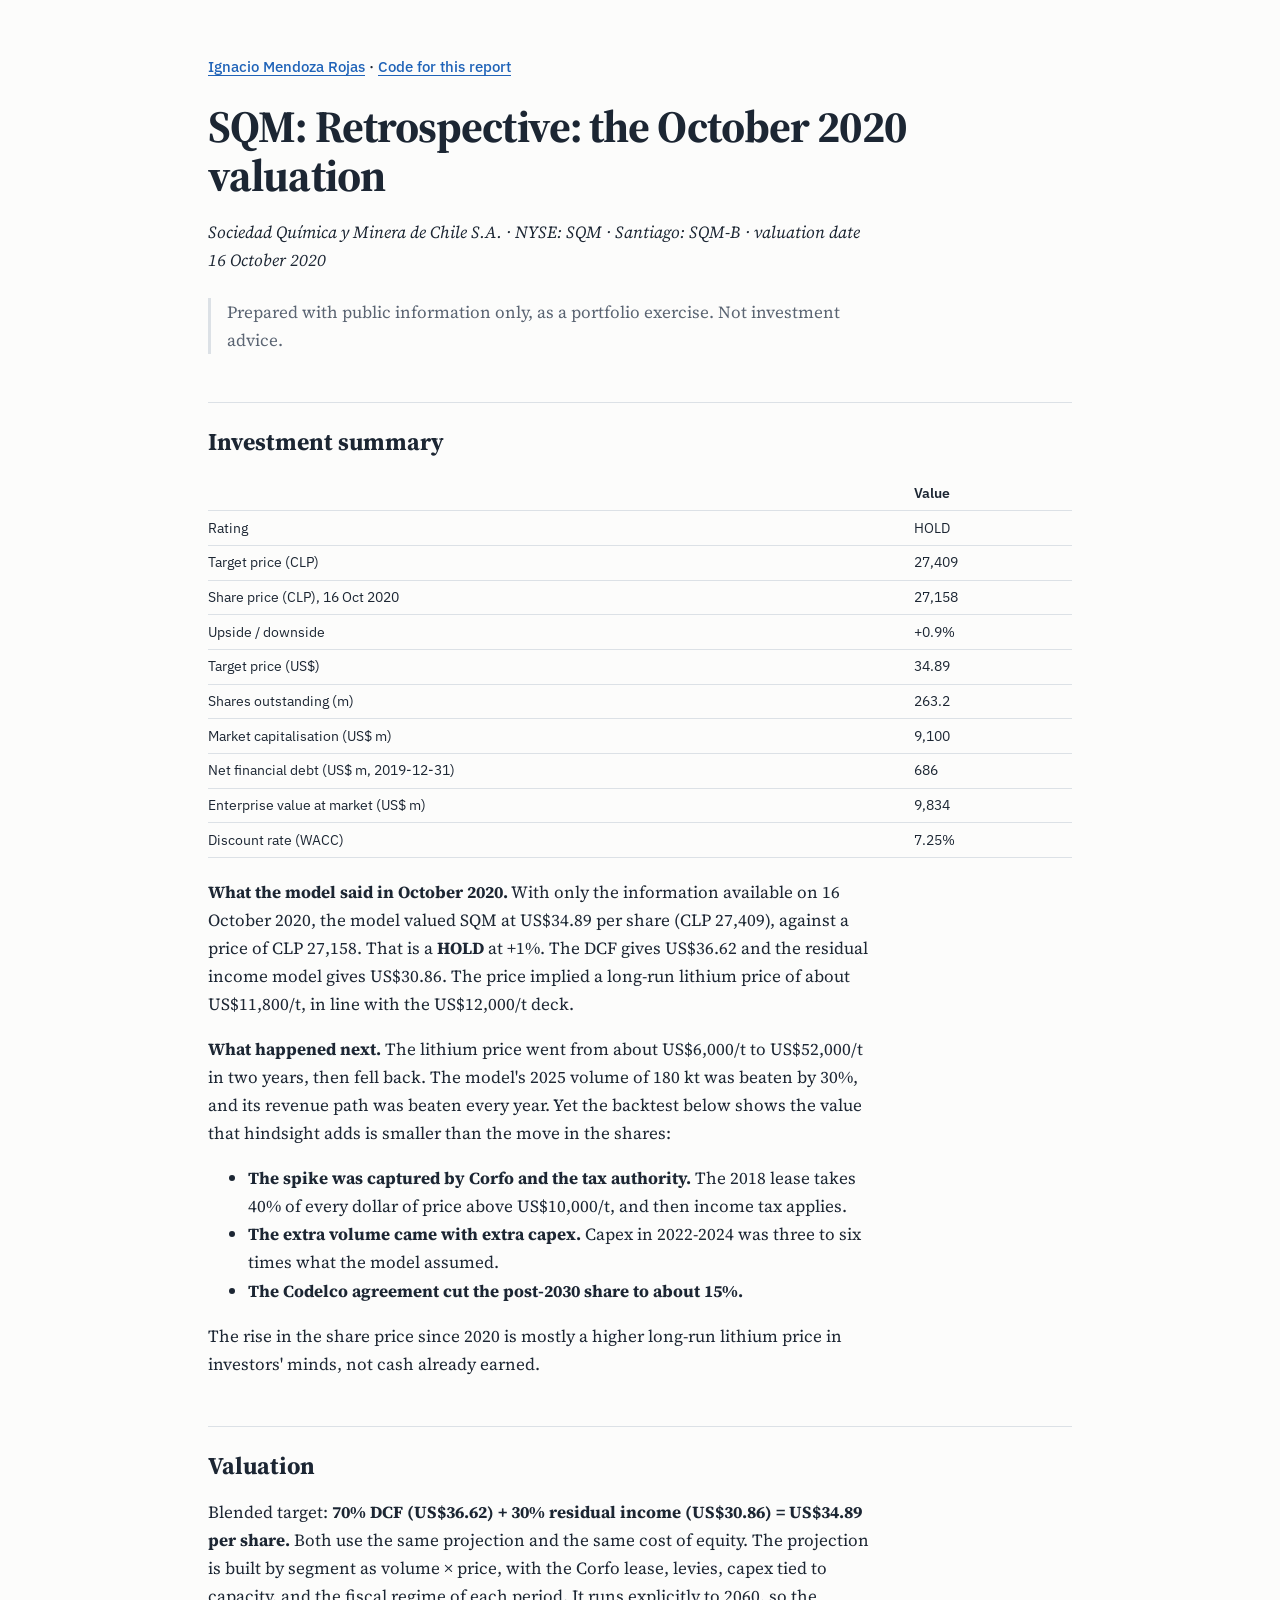
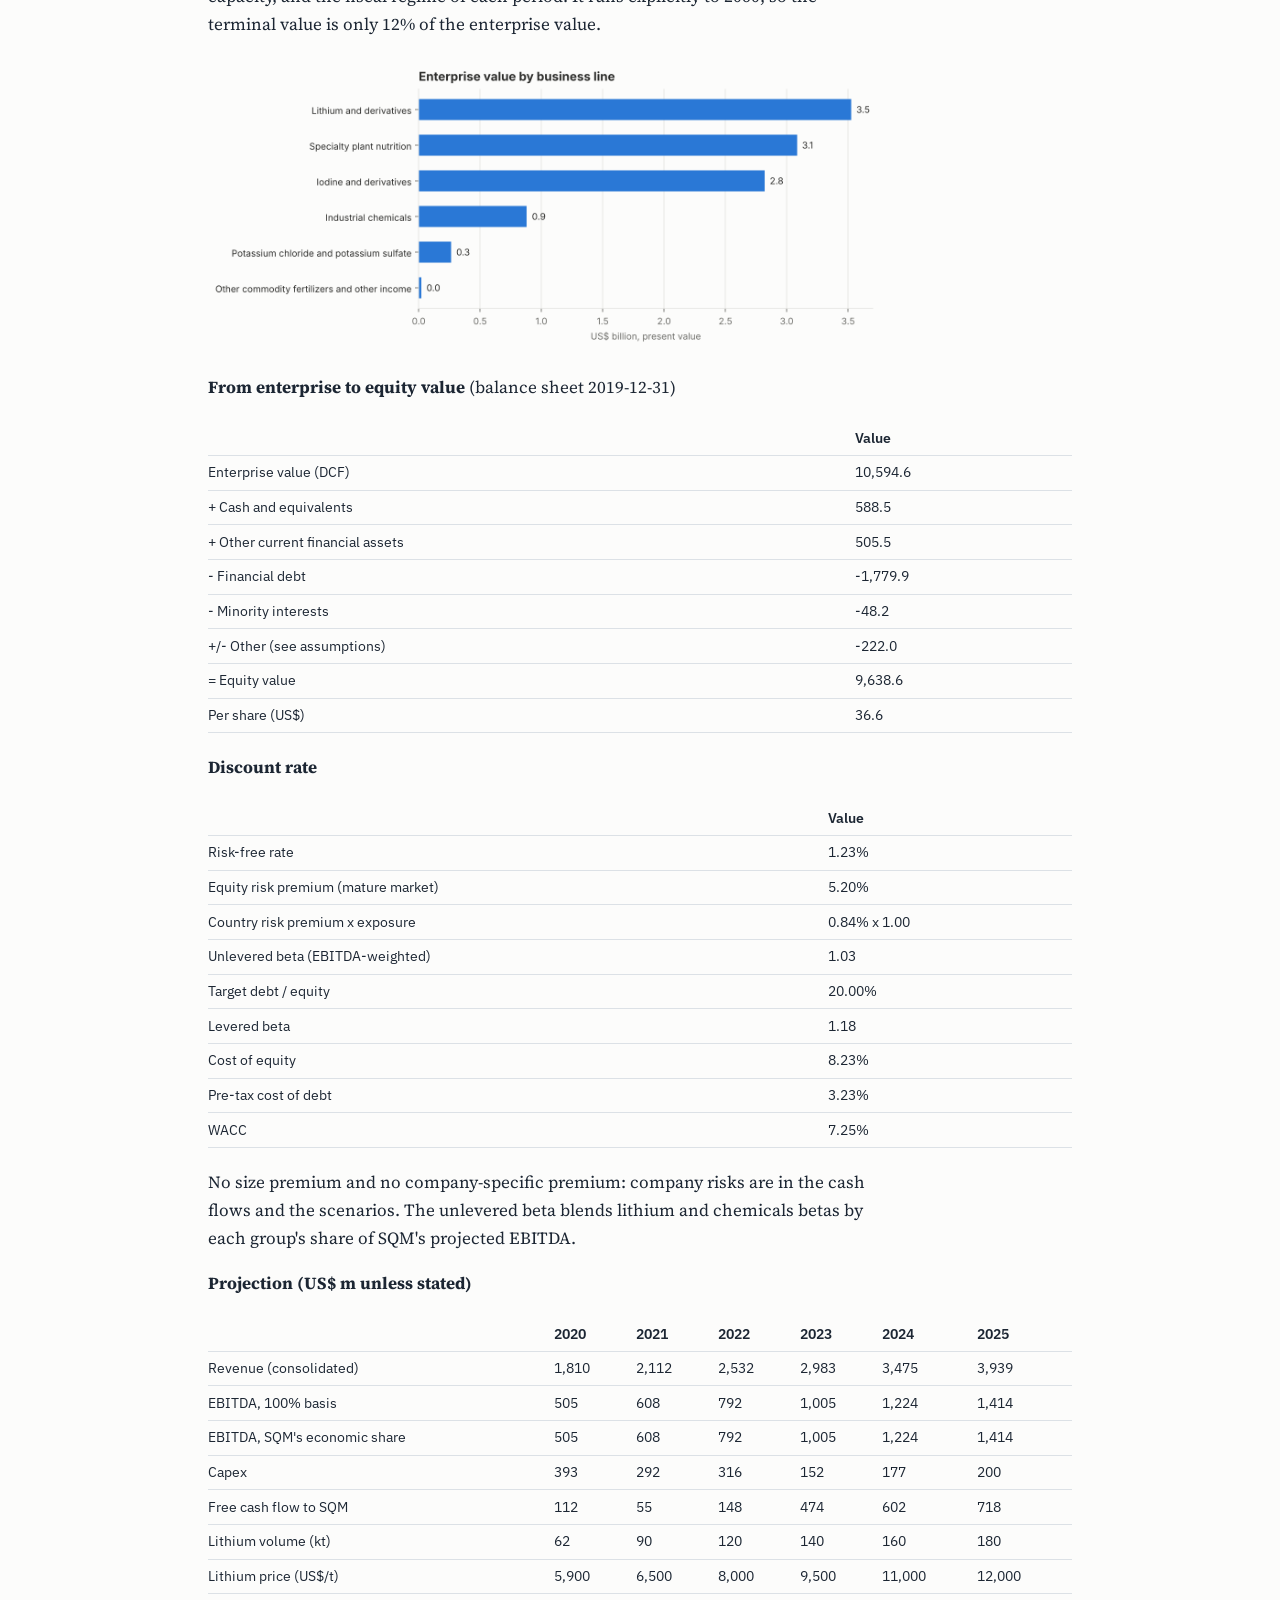
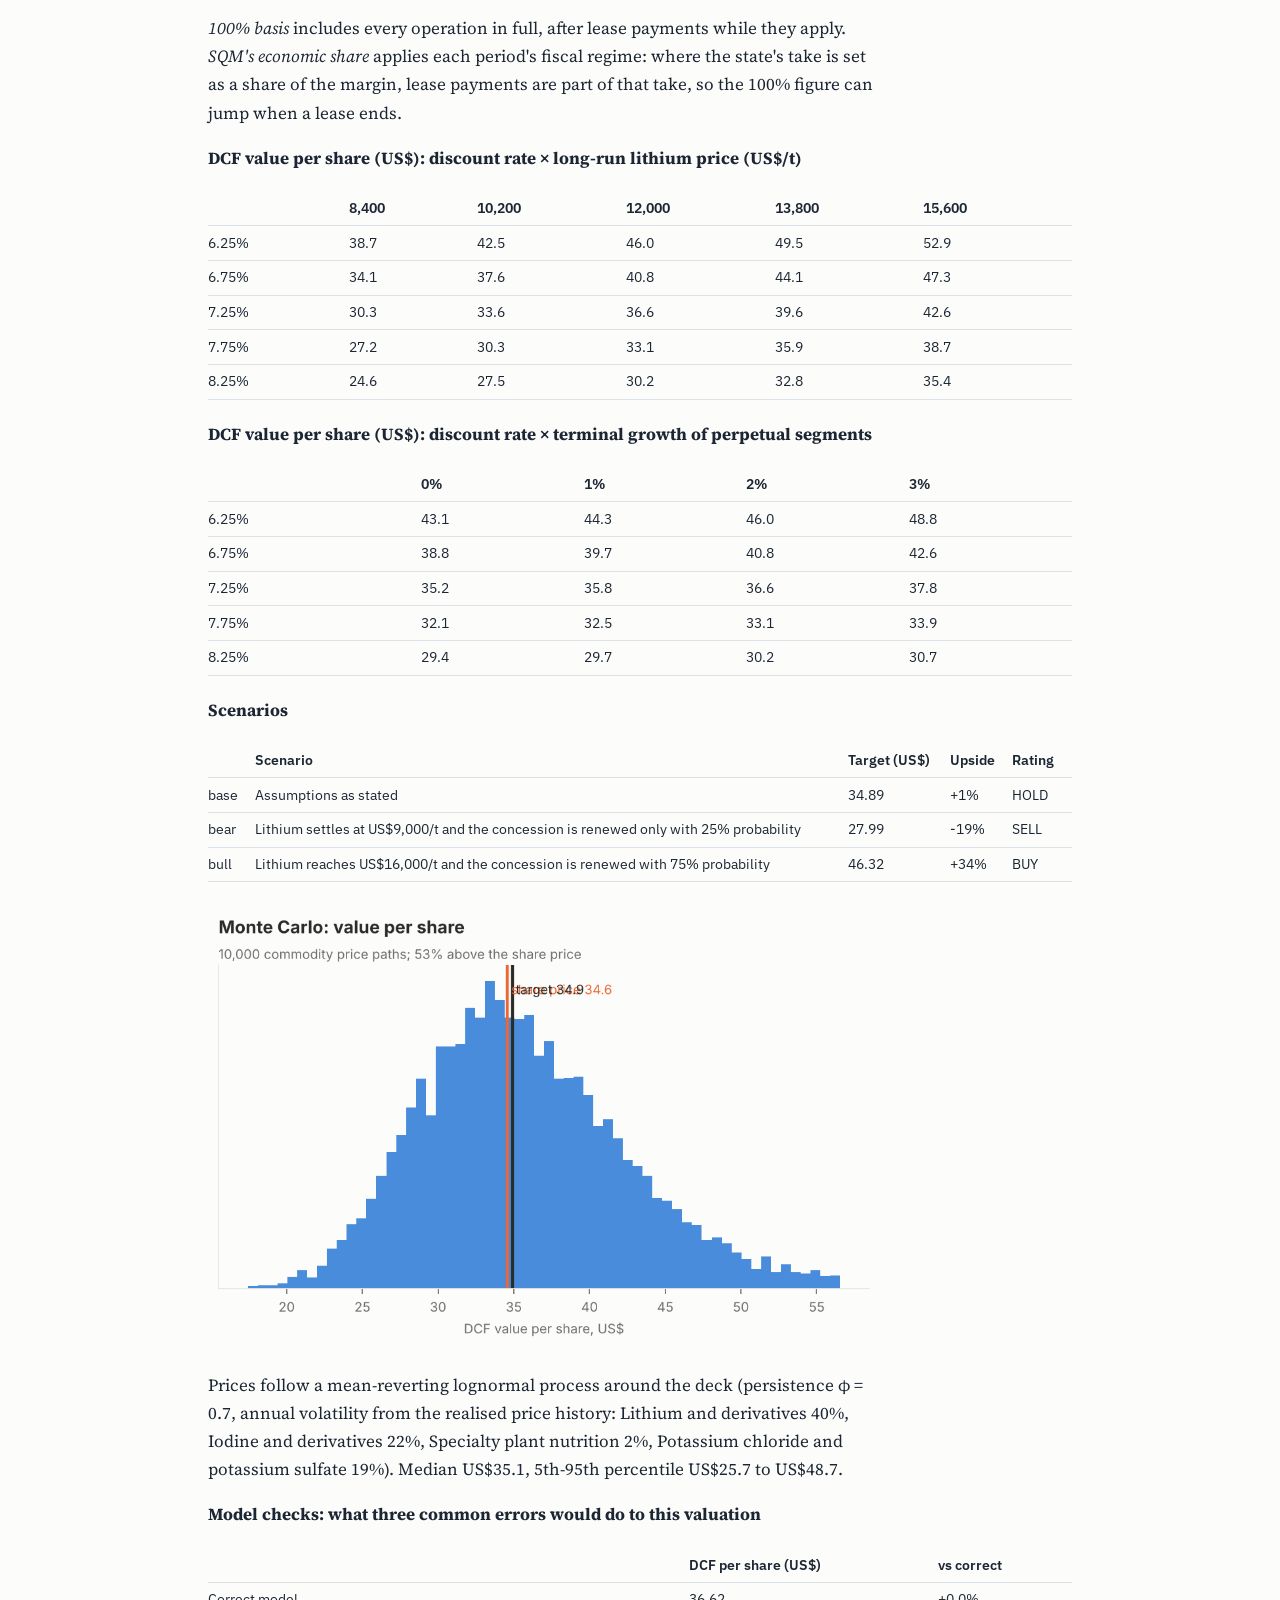
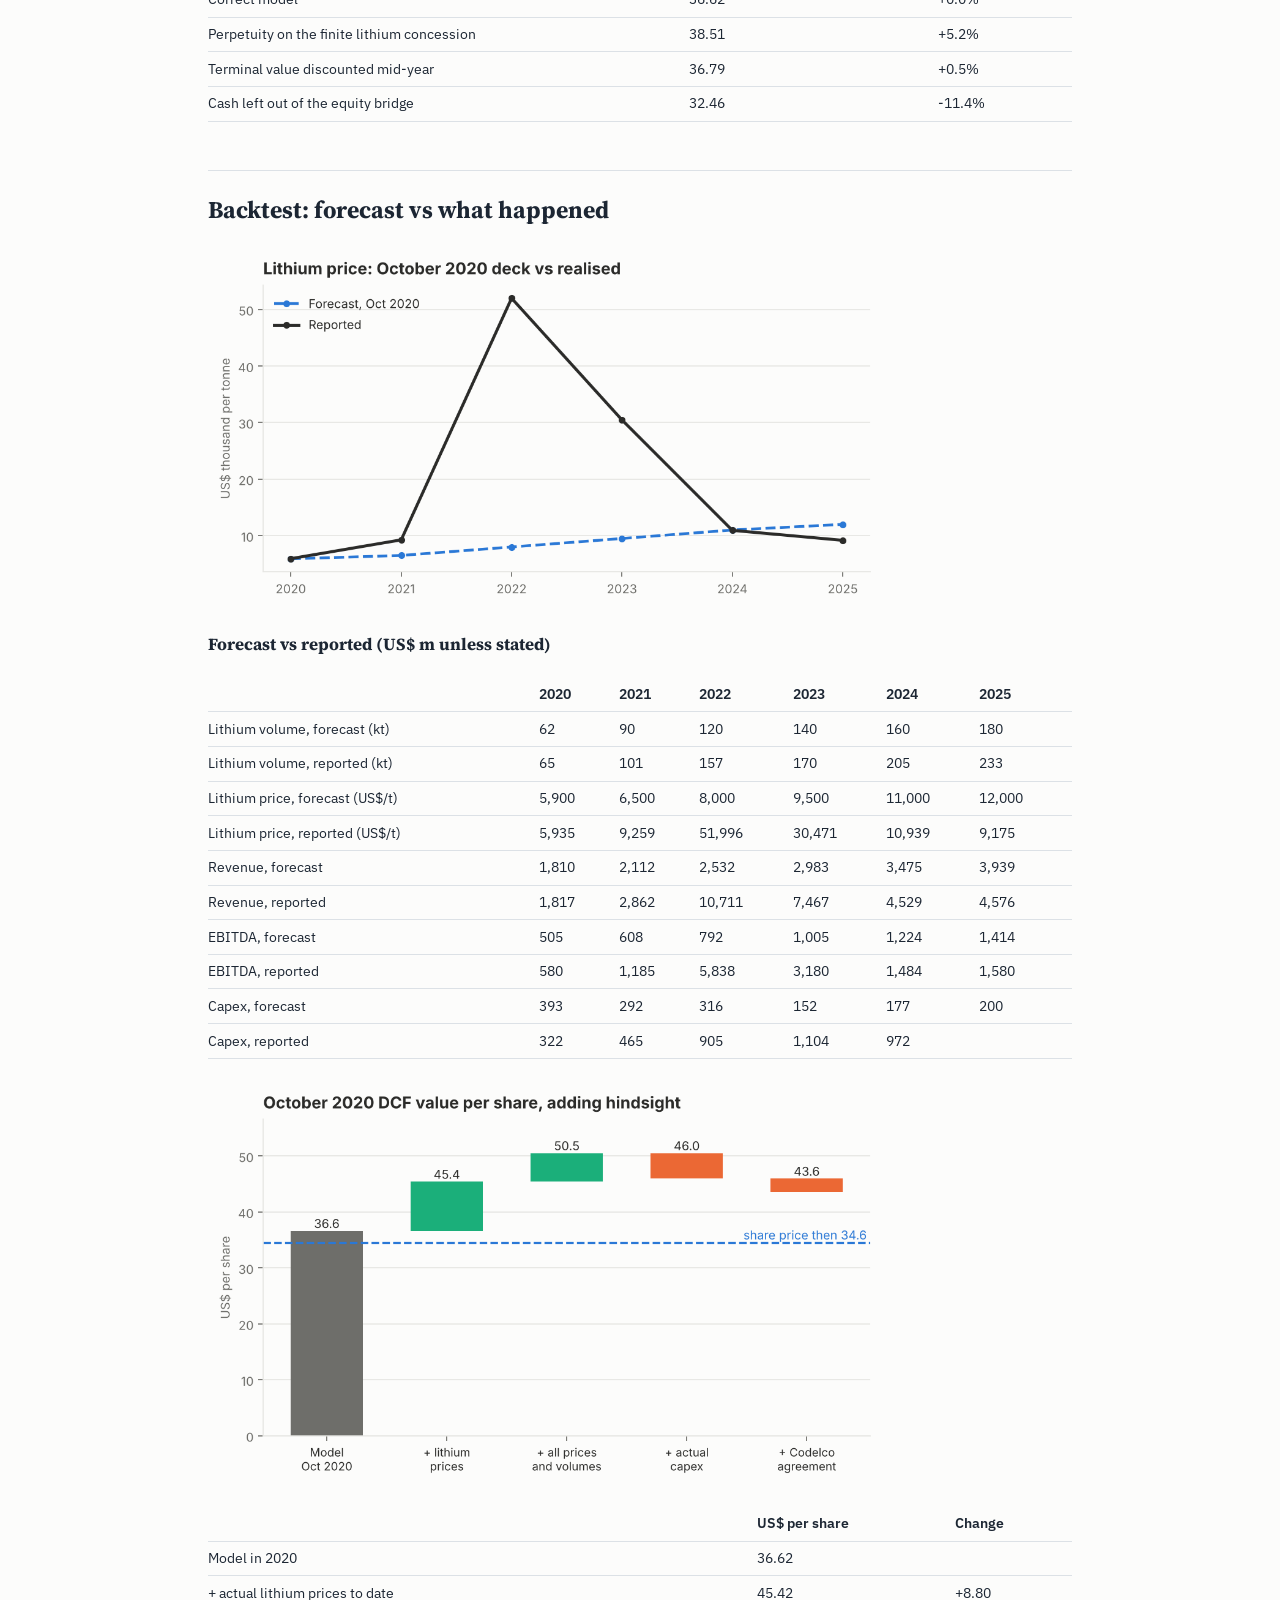
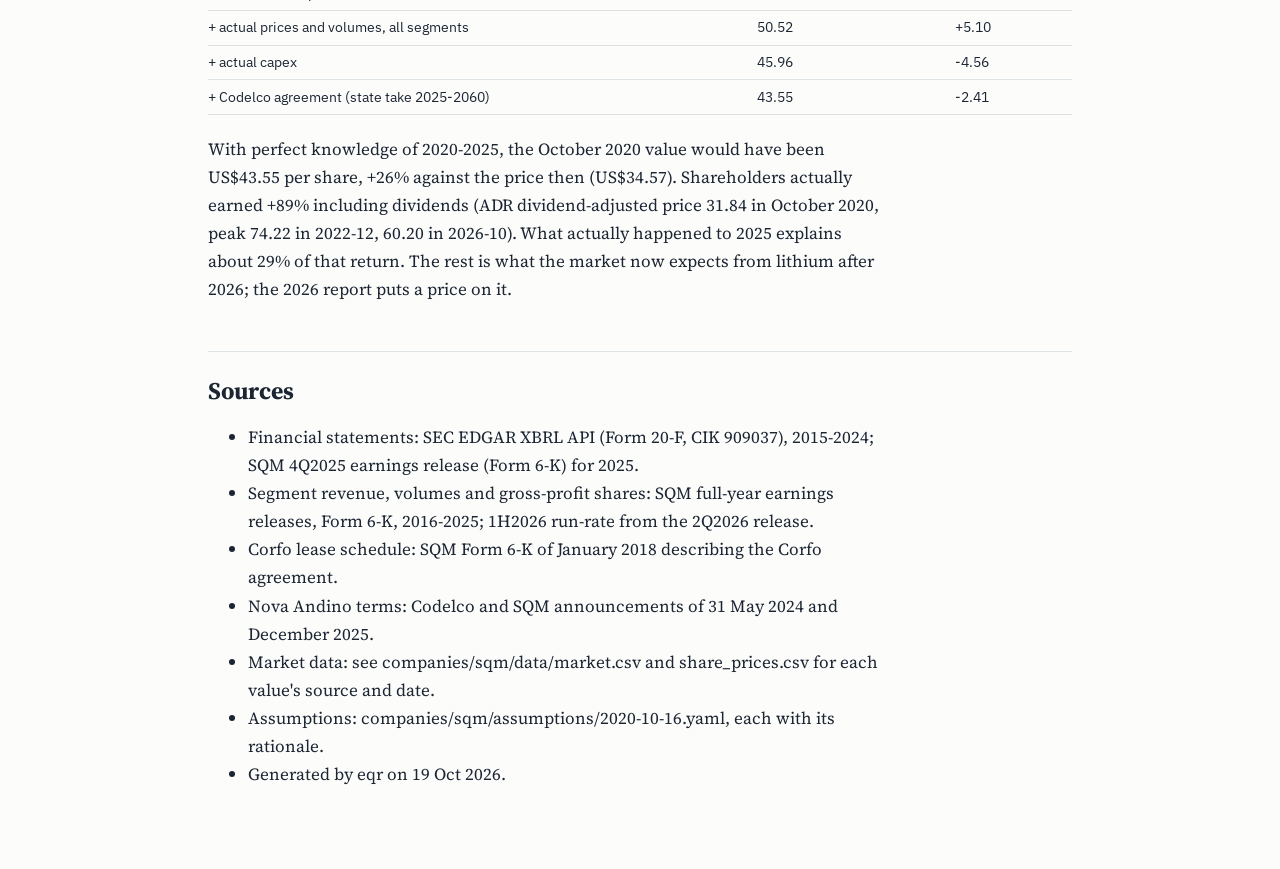
==== research/sqm/2020-10-16.html @ ad21f1b8 "Personal page: findings from public projects and SQM reports Co-Authored-By: Claude Opus 5.5 <norepl" ====
<!doctype html>
<html lang="en">
<head>
<meta charset="utf-8">
<meta name="viewport" content="width=device-width, initial-scale=1">
<title>SQM: Retrospective: the October 2020 valuation, 2020-10-16</title>
<meta name="description" content="SQM equity research report with valuation date 2020-10-16, built from public filings.">
<link rel="preconnect" href="https://fonts.googleapis.com">
<link rel="preconnect" href="https://fonts.gstatic.com" crossorigin>
<link href="https://fonts.googleapis.com/css2?family=IBM+Plex+Sans:wght@400;500;600&family=Source+Serif+4:opsz,wght@8..60,400;8..60,600&display=swap" rel="stylesheet">
<link rel="stylesheet" href="../../assets/style.css">
</head>
<body>
<main class="page report">
<p class="back"><a href="../../index.html">Ignacio Mendoza Rojas</a> · <a href="https://github.com/IgnacioMendozaRojas/equity-research-engine">Code for this report</a></p>
<h1>SQM: Retrospective: the October 2020 valuation</h1>
<p><em>Sociedad Química y Minera de Chile S.A. · NYSE: SQM · Santiago: SQM-B · valuation date 16 October 2020</em></p>
<blockquote>
<p>Prepared with public information only, as a portfolio exercise. Not investment advice.</p>
</blockquote>
<h2>Investment summary</h2>
<div class="table-wrap"><table>
<thead>
<tr>
<th></th>
<th>Value</th>
</tr>
</thead>
<tbody>
<tr>
<td>Rating</td>
<td>HOLD</td>
</tr>
<tr>
<td>Target price (CLP)</td>
<td>27,409</td>
</tr>
<tr>
<td>Share price (CLP), 16 Oct 2020</td>
<td>27,158</td>
</tr>
<tr>
<td>Upside / downside</td>
<td>+0.9%</td>
</tr>
<tr>
<td>Target price (US$)</td>
<td>34.89</td>
</tr>
<tr>
<td>Shares outstanding (m)</td>
<td>263.2</td>
</tr>
<tr>
<td>Market capitalisation (US$ m)</td>
<td>9,100</td>
</tr>
<tr>
<td>Net financial debt (US$ m, 2019-12-31)</td>
<td>686</td>
</tr>
<tr>
<td>Enterprise value at market (US$ m)</td>
<td>9,834</td>
</tr>
<tr>
<td>Discount rate (WACC)</td>
<td>7.25%</td>
</tr>
</tbody>
</table></div>
<p><strong>What the model said in October 2020.</strong> With only the information available on 16 October 2020, the model valued SQM at US$34.89 per share (CLP 27,409), against a price of CLP 27,158. That is a <strong>HOLD</strong> at +1%. The DCF gives US$36.62 and the residual income model gives US$30.86. The price implied a long-run lithium price of about US$11,800/t, in line with the US$12,000/t deck.</p>
<p><strong>What happened next.</strong> The lithium price went from about US$6,000/t to US$52,000/t in two years, then fell back. The model's 2025 volume of 180 kt was beaten by 30%, and its revenue path was beaten every year. Yet the backtest below shows the value that hindsight adds is smaller than the move in the shares:</p>
<ul>
<li><strong>The spike was captured by Corfo and the tax authority.</strong> The 2018 lease takes 40% of every dollar of price above US$10,000/t, and then income tax applies.</li>
<li><strong>The extra volume came with extra capex.</strong> Capex in 2022-2024 was three to six times what the model assumed.</li>
<li><strong>The Codelco agreement cut the post-2030 share to about 15%.</strong></li>
</ul>
<p>The rise in the share price since 2020 is mostly a higher long-run lithium price in investors' minds, not cash already earned.</p>
<h2>Valuation</h2>
<p>Blended target: <strong>70% DCF (US$36.62) + 30% residual income (US$30.86) = US$34.89 per share.</strong> Both use the same projection and the same cost of equity. The projection is built by segment as volume × price, with the Corfo lease, levies, capex tied to capacity, and the fiscal regime of each period. It runs explicitly to 2060, so the terminal value is only 12% of the enterprise value.</p>
<p><picture>
  <source media="(prefers-color-scheme: dark)" srcset="figures/value-by-segment-2020-10-16-dark.png">
  <img alt="Enterprise value by business line" src="figures/value-by-segment-2020-10-16-light.png">
</picture></p>
<p><strong>From enterprise to equity value</strong> (balance sheet 2019-12-31)</p>
<div class="table-wrap"><table>
<thead>
<tr>
<th></th>
<th>Value</th>
</tr>
</thead>
<tbody>
<tr>
<td>Enterprise value (DCF)</td>
<td>10,594.6</td>
</tr>
<tr>
<td>+ Cash and equivalents</td>
<td>588.5</td>
</tr>
<tr>
<td>+ Other current financial assets</td>
<td>505.5</td>
</tr>
<tr>
<td>- Financial debt</td>
<td>-1,779.9</td>
</tr>
<tr>
<td>- Minority interests</td>
<td>-48.2</td>
</tr>
<tr>
<td>+/- Other (see assumptions)</td>
<td>-222.0</td>
</tr>
<tr>
<td>= Equity value</td>
<td>9,638.6</td>
</tr>
<tr>
<td>Per share (US$)</td>
<td>36.6</td>
</tr>
</tbody>
</table></div>
<p><strong>Discount rate</strong></p>
<div class="table-wrap"><table>
<thead>
<tr>
<th></th>
<th>Value</th>
</tr>
</thead>
<tbody>
<tr>
<td>Risk-free rate</td>
<td>1.23%</td>
</tr>
<tr>
<td>Equity risk premium (mature market)</td>
<td>5.20%</td>
</tr>
<tr>
<td>Country risk premium x exposure</td>
<td>0.84% x 1.00</td>
</tr>
<tr>
<td>Unlevered beta (EBITDA-weighted)</td>
<td>1.03</td>
</tr>
<tr>
<td>Target debt / equity</td>
<td>20.00%</td>
</tr>
<tr>
<td>Levered beta</td>
<td>1.18</td>
</tr>
<tr>
<td>Cost of equity</td>
<td>8.23%</td>
</tr>
<tr>
<td>Pre-tax cost of debt</td>
<td>3.23%</td>
</tr>
<tr>
<td>WACC</td>
<td>7.25%</td>
</tr>
</tbody>
</table></div>
<p>No size premium and no company-specific premium: company risks are in the cash flows and the scenarios. The unlevered beta blends lithium and chemicals betas by each group's share of SQM's projected EBITDA.</p>
<p><strong>Projection (US$ m unless stated)</strong></p>
<div class="table-wrap"><table>
<thead>
<tr>
<th></th>
<th>2020</th>
<th>2021</th>
<th>2022</th>
<th>2023</th>
<th>2024</th>
<th>2025</th>
</tr>
</thead>
<tbody>
<tr>
<td>Revenue (consolidated)</td>
<td>1,810</td>
<td>2,112</td>
<td>2,532</td>
<td>2,983</td>
<td>3,475</td>
<td>3,939</td>
</tr>
<tr>
<td>EBITDA, 100% basis</td>
<td>505</td>
<td>608</td>
<td>792</td>
<td>1,005</td>
<td>1,224</td>
<td>1,414</td>
</tr>
<tr>
<td>EBITDA, SQM's economic share</td>
<td>505</td>
<td>608</td>
<td>792</td>
<td>1,005</td>
<td>1,224</td>
<td>1,414</td>
</tr>
<tr>
<td>Capex</td>
<td>393</td>
<td>292</td>
<td>316</td>
<td>152</td>
<td>177</td>
<td>200</td>
</tr>
<tr>
<td>Free cash flow to SQM</td>
<td>112</td>
<td>55</td>
<td>148</td>
<td>474</td>
<td>602</td>
<td>718</td>
</tr>
<tr>
<td>Lithium volume (kt)</td>
<td>62</td>
<td>90</td>
<td>120</td>
<td>140</td>
<td>160</td>
<td>180</td>
</tr>
<tr>
<td>Lithium price (US$/t)</td>
<td>5,900</td>
<td>6,500</td>
<td>8,000</td>
<td>9,500</td>
<td>11,000</td>
<td>12,000</td>
</tr>
</tbody>
</table></div>
<p><em>100% basis</em> includes every operation in full, after lease payments while they apply. <em>SQM's economic share</em> applies each period's fiscal regime: where the state's take is set as a share of the margin, lease payments are part of that take, so the 100% figure can jump when a lease ends.</p>
<p><strong>DCF value per share (US$): discount rate × long-run lithium price (US$/t)</strong></p>
<div class="table-wrap"><table>
<thead>
<tr>
<th></th>
<th>8,400</th>
<th>10,200</th>
<th>12,000</th>
<th>13,800</th>
<th>15,600</th>
</tr>
</thead>
<tbody>
<tr>
<td>6.25%</td>
<td>38.7</td>
<td>42.5</td>
<td>46.0</td>
<td>49.5</td>
<td>52.9</td>
</tr>
<tr>
<td>6.75%</td>
<td>34.1</td>
<td>37.6</td>
<td>40.8</td>
<td>44.1</td>
<td>47.3</td>
</tr>
<tr>
<td>7.25%</td>
<td>30.3</td>
<td>33.6</td>
<td>36.6</td>
<td>39.6</td>
<td>42.6</td>
</tr>
<tr>
<td>7.75%</td>
<td>27.2</td>
<td>30.3</td>
<td>33.1</td>
<td>35.9</td>
<td>38.7</td>
</tr>
<tr>
<td>8.25%</td>
<td>24.6</td>
<td>27.5</td>
<td>30.2</td>
<td>32.8</td>
<td>35.4</td>
</tr>
</tbody>
</table></div>
<p><strong>DCF value per share (US$): discount rate × terminal growth of perpetual segments</strong></p>
<div class="table-wrap"><table>
<thead>
<tr>
<th></th>
<th>0%</th>
<th>1%</th>
<th>2%</th>
<th>3%</th>
</tr>
</thead>
<tbody>
<tr>
<td>6.25%</td>
<td>43.1</td>
<td>44.3</td>
<td>46.0</td>
<td>48.8</td>
</tr>
<tr>
<td>6.75%</td>
<td>38.8</td>
<td>39.7</td>
<td>40.8</td>
<td>42.6</td>
</tr>
<tr>
<td>7.25%</td>
<td>35.2</td>
<td>35.8</td>
<td>36.6</td>
<td>37.8</td>
</tr>
<tr>
<td>7.75%</td>
<td>32.1</td>
<td>32.5</td>
<td>33.1</td>
<td>33.9</td>
</tr>
<tr>
<td>8.25%</td>
<td>29.4</td>
<td>29.7</td>
<td>30.2</td>
<td>30.7</td>
</tr>
</tbody>
</table></div>
<p><strong>Scenarios</strong></p>
<div class="table-wrap"><table>
<thead>
<tr>
<th></th>
<th>Scenario</th>
<th>Target (US$)</th>
<th>Upside</th>
<th>Rating</th>
</tr>
</thead>
<tbody>
<tr>
<td>base</td>
<td>Assumptions as stated</td>
<td>34.89</td>
<td>+1%</td>
<td>HOLD</td>
</tr>
<tr>
<td>bear</td>
<td>Lithium settles at US$9,000/t and the concession is renewed only with 25% probability</td>
<td>27.99</td>
<td>-19%</td>
<td>SELL</td>
</tr>
<tr>
<td>bull</td>
<td>Lithium reaches US$16,000/t and the concession is renewed with 75% probability</td>
<td>46.32</td>
<td>+34%</td>
<td>BUY</td>
</tr>
</tbody>
</table></div>
<p><picture>
  <source media="(prefers-color-scheme: dark)" srcset="figures/montecarlo-2020-10-16-dark.png">
  <img alt="Monte Carlo distribution" src="figures/montecarlo-2020-10-16-light.png">
</picture></p>
<p>Prices follow a mean-reverting lognormal process around the deck (persistence φ = 0.7, annual volatility from the realised price history: Lithium and derivatives 40%, Iodine and derivatives 22%, Specialty plant nutrition 2%, Potassium chloride and potassium sulfate 19%). Median US$35.1, 5th-95th percentile US$25.7 to US$48.7.</p>
<p><strong>Model checks: what three common errors would do to this valuation</strong></p>
<div class="table-wrap"><table>
<thead>
<tr>
<th></th>
<th>DCF per share (US$)</th>
<th>vs correct</th>
</tr>
</thead>
<tbody>
<tr>
<td>Correct model</td>
<td>36.62</td>
<td>+0.0%</td>
</tr>
<tr>
<td>Perpetuity on the finite lithium concession</td>
<td>38.51</td>
<td>+5.2%</td>
</tr>
<tr>
<td>Terminal value discounted mid-year</td>
<td>36.79</td>
<td>+0.5%</td>
</tr>
<tr>
<td>Cash left out of the equity bridge</td>
<td>32.46</td>
<td>-11.4%</td>
</tr>
</tbody>
</table></div>
<h2>Backtest: forecast vs what happened</h2>
<p><picture>
  <source media="(prefers-color-scheme: dark)" srcset="figures/backtest-lithium-price-dark.png">
  <img alt="Lithium price forecast vs realised" src="figures/backtest-lithium-price-light.png">
</picture></p>
<p><strong>Forecast vs reported (US$ m unless stated)</strong></p>
<div class="table-wrap"><table>
<thead>
<tr>
<th></th>
<th>2020</th>
<th>2021</th>
<th>2022</th>
<th>2023</th>
<th>2024</th>
<th>2025</th>
</tr>
</thead>
<tbody>
<tr>
<td>Lithium volume, forecast (kt)</td>
<td>62</td>
<td>90</td>
<td>120</td>
<td>140</td>
<td>160</td>
<td>180</td>
</tr>
<tr>
<td>Lithium volume, reported (kt)</td>
<td>65</td>
<td>101</td>
<td>157</td>
<td>170</td>
<td>205</td>
<td>233</td>
</tr>
<tr>
<td>Lithium price, forecast (US$/t)</td>
<td>5,900</td>
<td>6,500</td>
<td>8,000</td>
<td>9,500</td>
<td>11,000</td>
<td>12,000</td>
</tr>
<tr>
<td>Lithium price, reported (US$/t)</td>
<td>5,935</td>
<td>9,259</td>
<td>51,996</td>
<td>30,471</td>
<td>10,939</td>
<td>9,175</td>
</tr>
<tr>
<td>Revenue, forecast</td>
<td>1,810</td>
<td>2,112</td>
<td>2,532</td>
<td>2,983</td>
<td>3,475</td>
<td>3,939</td>
</tr>
<tr>
<td>Revenue, reported</td>
<td>1,817</td>
<td>2,862</td>
<td>10,711</td>
<td>7,467</td>
<td>4,529</td>
<td>4,576</td>
</tr>
<tr>
<td>EBITDA, forecast</td>
<td>505</td>
<td>608</td>
<td>792</td>
<td>1,005</td>
<td>1,224</td>
<td>1,414</td>
</tr>
<tr>
<td>EBITDA, reported</td>
<td>580</td>
<td>1,185</td>
<td>5,838</td>
<td>3,180</td>
<td>1,484</td>
<td>1,580</td>
</tr>
<tr>
<td>Capex, forecast</td>
<td>393</td>
<td>292</td>
<td>316</td>
<td>152</td>
<td>177</td>
<td>200</td>
</tr>
<tr>
<td>Capex, reported</td>
<td>322</td>
<td>465</td>
<td>905</td>
<td>1,104</td>
<td>972</td>
<td></td>
</tr>
</tbody>
</table></div>
<p><picture>
  <source media="(prefers-color-scheme: dark)" srcset="figures/backtest-value-walk-dark.png">
  <img alt="Value walk from the 2020 model to hindsight" src="figures/backtest-value-walk-light.png">
</picture></p>
<div class="table-wrap"><table>
<thead>
<tr>
<th></th>
<th>US$ per share</th>
<th>Change</th>
</tr>
</thead>
<tbody>
<tr>
<td>Model in 2020</td>
<td>36.62</td>
<td></td>
</tr>
<tr>
<td>+ actual lithium prices to date</td>
<td>45.42</td>
<td>+8.80</td>
</tr>
<tr>
<td>+ actual prices and volumes, all segments</td>
<td>50.52</td>
<td>+5.10</td>
</tr>
<tr>
<td>+ actual capex</td>
<td>45.96</td>
<td>-4.56</td>
</tr>
<tr>
<td>+ Codelco agreement (state take 2025-2060)</td>
<td>43.55</td>
<td>-2.41</td>
</tr>
</tbody>
</table></div>
<p>With perfect knowledge of 2020-2025, the October 2020 value would have been US$43.55 per share, +26% against the price then (US$34.57). Shareholders actually earned +89% including dividends (ADR dividend-adjusted price 31.84 in October 2020, peak 74.22 in 2022-12, 60.20 in 2026-10). What actually happened to 2025 explains about 29% of that return. The rest is what the market now expects from lithium after 2026; the 2026 report puts a price on it.</p>
<h2>Sources</h2>
<ul>
<li>Financial statements: SEC EDGAR XBRL API (Form 20-F, CIK 909037), 2015-2024; SQM 4Q2025 earnings release (Form 6-K) for 2025.</li>
<li>Segment revenue, volumes and gross-profit shares: SQM full-year earnings releases, Form 6-K, 2016-2025; 1H2026 run-rate from the 2Q2026 release.</li>
<li>Corfo lease schedule: SQM Form 6-K of January 2018 describing the Corfo agreement.</li>
<li>Nova Andino terms: Codelco and SQM announcements of 31 May 2024 and December 2025.</li>
<li>Market data: see companies/sqm/data/market.csv and share_prices.csv for each value's source and date.</li>
<li>Assumptions: companies/sqm/assumptions/2020-10-16.yaml, each with its rationale.</li>
<li>Generated by eqr on 19 Oct 2026.</li>
</ul>
</main>
</body>
</html>
---- assets/style.css ----
/* Page paper matches the chart background, so figures sit on the page with no frame. */
:root {
  --paper: #fcfcfb;
  --ink: #1c2633;
  --muted: #5a6472;
  --rule: #dce1e6;
  --link: #1f63b8;
  --serif: "Source Serif 4", Georgia, serif;
  --sans: "IBM Plex Sans", system-ui, sans-serif;
  color-scheme: light;
}
@media (prefers-color-scheme: dark) {
  :root {
    --paper: #1a1a19;
    --ink: #ececE8;
    --muted: #a3a39e;
    --rule: #33332f;
    --link: #6aa6ef;
    color-scheme: dark;
  }
}

* { box-sizing: border-box; }
html { -webkit-text-size-adjust: 100%; }
body {
  margin: 0;
  background: var(--paper);
  color: var(--ink);
  font: 400 1.0625rem/1.65 var(--serif);
  font-optical-sizing: auto;
}
a { color: var(--link); text-underline-offset: 0.18em; text-decoration-thickness: 1px; }
a:hover { text-decoration-thickness: 2px; }
a:focus-visible { outline: 2px solid var(--link); outline-offset: 3px; border-radius: 2px; }
img { display: block; max-width: 100%; height: auto; }

.page { max-width: 54rem; margin: 0 auto; padding: 0 1rem; }
.measure { max-width: 40rem; }

/* Masthead */
.masthead { padding: 4.5rem 0 3rem; border-bottom: 1px solid var(--rule); }
.masthead h1 {
  font-size: clamp(2.4rem, 7vw, 3.6rem);
  line-height: 1.05;
  font-weight: 600;
  letter-spacing: -0.02em;
  margin: 0 0 1.25rem;
}
.masthead p { margin: 0 0 1rem; }
.role { font: 500 1rem/1.5 var(--sans); color: var(--muted); margin-bottom: 1.5rem !important; }
.contact { font: 500 0.95rem/1.5 var(--sans); display: flex; gap: 1.5rem; flex-wrap: wrap; margin-top: 1.5rem !important; }

/* Findings: the headline is the result */
.finding { padding: 3.5rem 0 3rem; border-bottom: 1px solid var(--rule); }
.finding h2 {
  font-size: clamp(1.55rem, 4vw, 2.15rem);
  line-height: 1.2;
  font-weight: 600;
  letter-spacing: -0.012em;
  margin: 0 0 1rem;
  max-width: 44rem;
}
.finding p { margin: 0 0 1rem; }
.finding figure { margin: 2rem 0 1.25rem; }
.finding figcaption, .source { font: 400 0.85rem/1.5 var(--sans); color: var(--muted); }
.project {
  font: 400 0.95rem/1.6 var(--sans);
  color: var(--muted);
  display: flex; flex-wrap: wrap; gap: 0.25rem 1.25rem;
  margin-top: 1.25rem;
}
.project strong { color: var(--ink); font-weight: 600; }

/* Secondary sections */
.section { padding: 3rem 0; border-bottom: 1px solid var(--rule); }
.section h2 { font: 600 1.35rem/1.3 var(--serif); margin: 0 0 1.25rem; }
.tools { list-style: none; padding: 0; margin: 0; }
.tools li { padding: 0.9rem 0; border-top: 1px solid var(--rule); }
.tools li:first-child { border-top: 0; padding-top: 0; }
.tools a { font-weight: 600; }

.cv { width: 100%; border-collapse: collapse; font: 400 0.98rem/1.5 var(--sans); }
.cv td { padding: 0.6rem 0; vertical-align: top; border-top: 1px solid var(--rule); }
.cv tr:first-child td { border-top: 0; }
.cv td:first-child { width: 9.5rem; color: var(--muted); padding-right: 1rem; }
.cv-note { font: 400 0.98rem/1.6 var(--sans); margin-top: 1.25rem; }

footer { padding: 2rem 0 3rem; font: 400 0.85rem/1.5 var(--sans); color: var(--muted); }

/* Research report pages */
.report { padding: 2.5rem 0 4rem; }
.report .back { font: 500 0.95rem/1.5 var(--sans); }
.report h1 { font-size: clamp(2rem, 6vw, 2.8rem); line-height: 1.1; letter-spacing: -0.02em; margin: 1.5rem 0 0.5rem; }
.report h2 { font-size: 1.5rem; line-height: 1.25; margin: 3rem 0 1rem; padding-top: 1.5rem; border-top: 1px solid var(--rule); }
.report h3 { font-size: 1.15rem; margin: 2rem 0 0.75rem; }
.report blockquote { margin: 1.5rem 0; padding: 0 0 0 1rem; border-left: 3px solid var(--rule); color: var(--muted); }
.report picture, .report img { margin: 1.5rem 0; }
.table-wrap { overflow-x: auto; margin: 1.25rem 0; }
.report table { border-collapse: collapse; font: 400 0.9rem/1.45 var(--sans); min-width: 100%; }
.report th, .report td { padding: 0.4rem 0.9rem 0.4rem 0; border-bottom: 1px solid var(--rule); text-align: left; vertical-align: top; }
.report th { font-weight: 600; }
.report td:not(:first-child) { font-variant-numeric: tabular-nums; }
.report code { font-size: 0.9em; }

@media (max-width: 34rem) {
  .masthead { padding-top: 3rem; }
  .cv td:first-child { width: 6.5rem; }
}
.report > p, .report > ul, .report > ol, .report > blockquote, .report li { max-width: 42rem; }
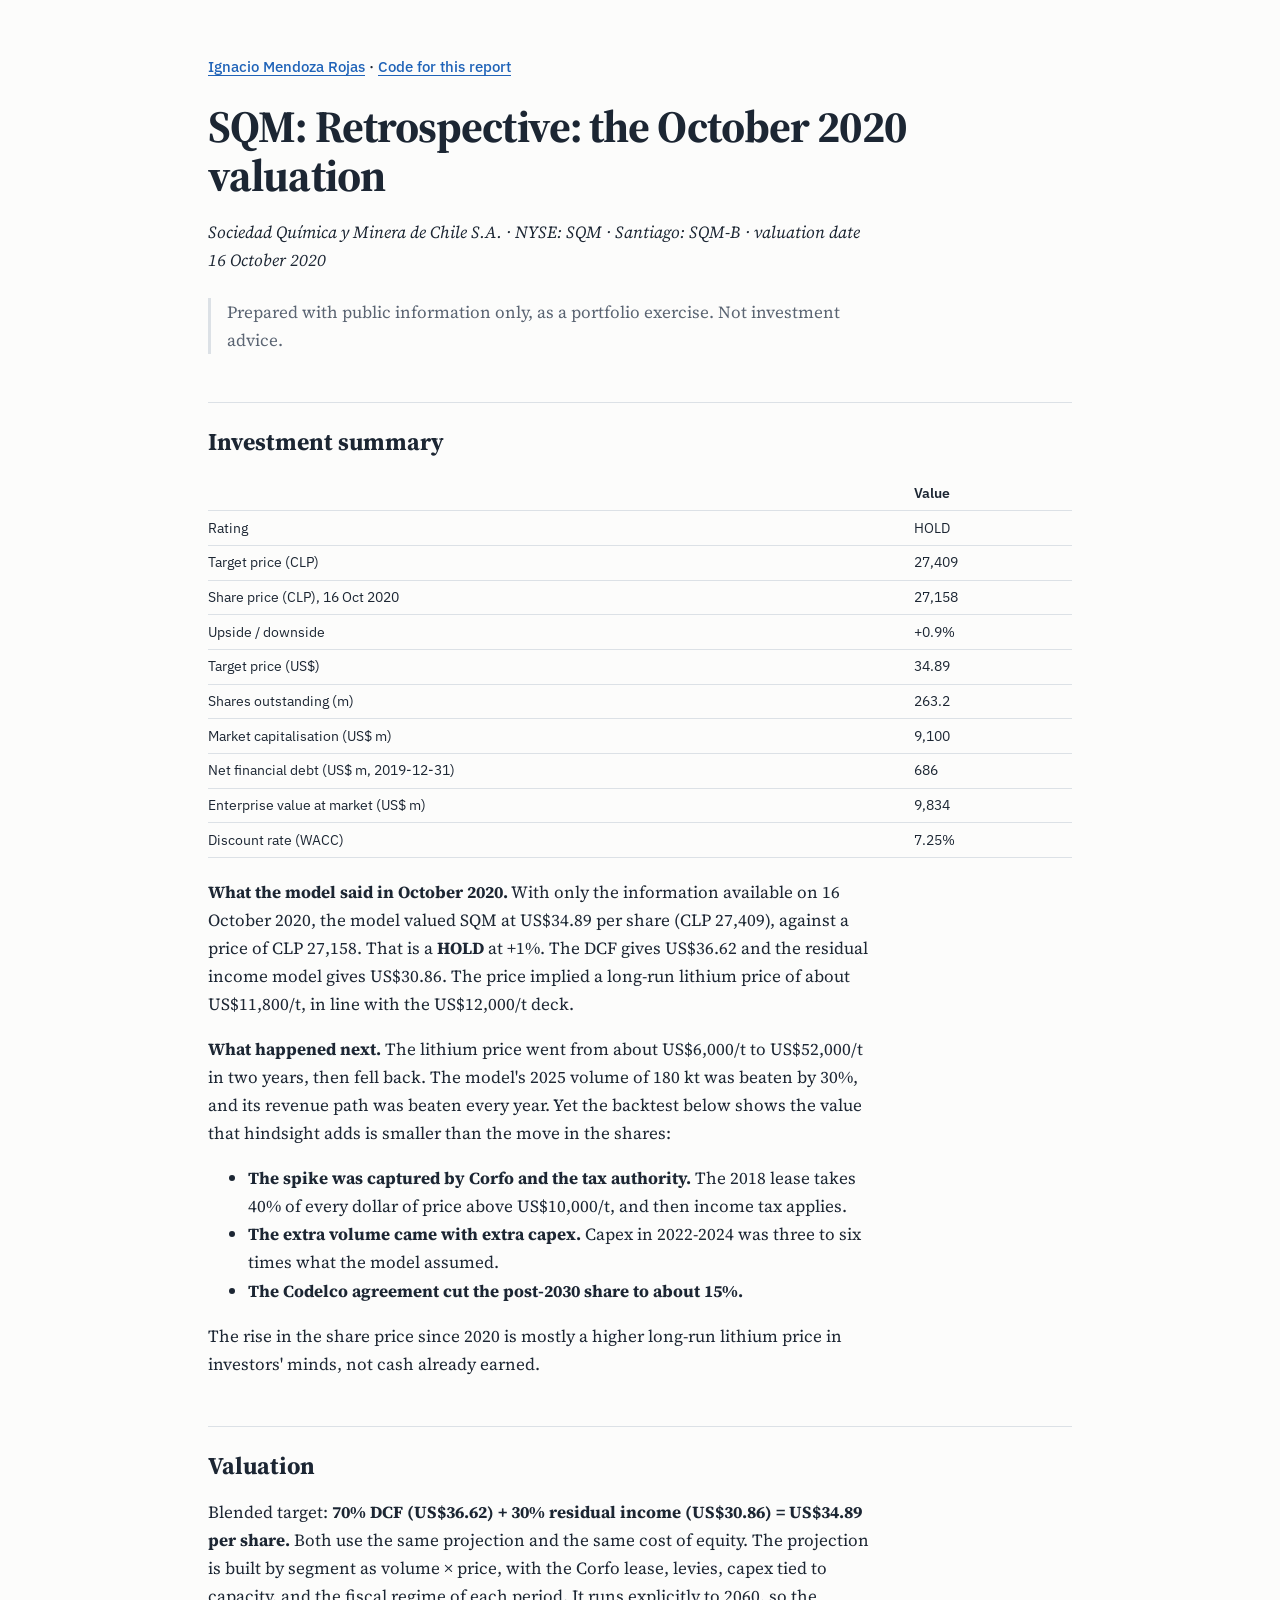
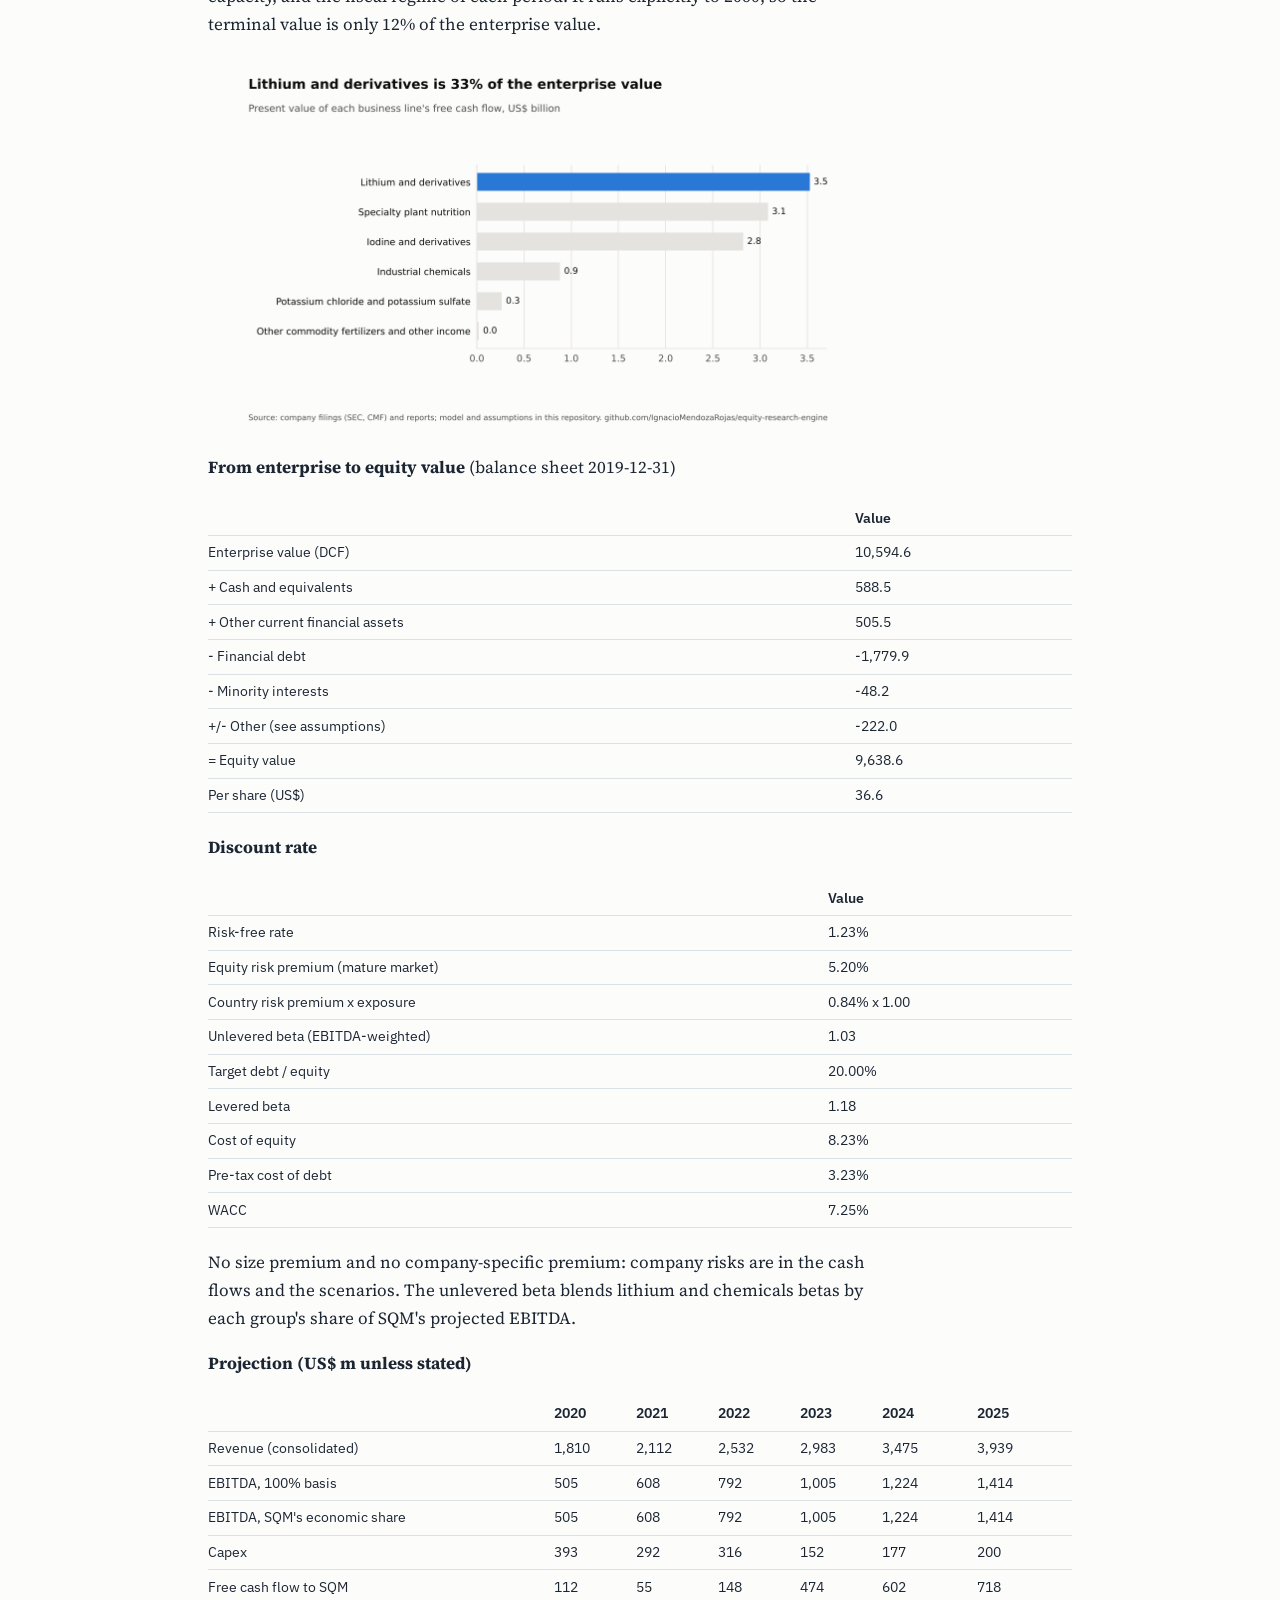
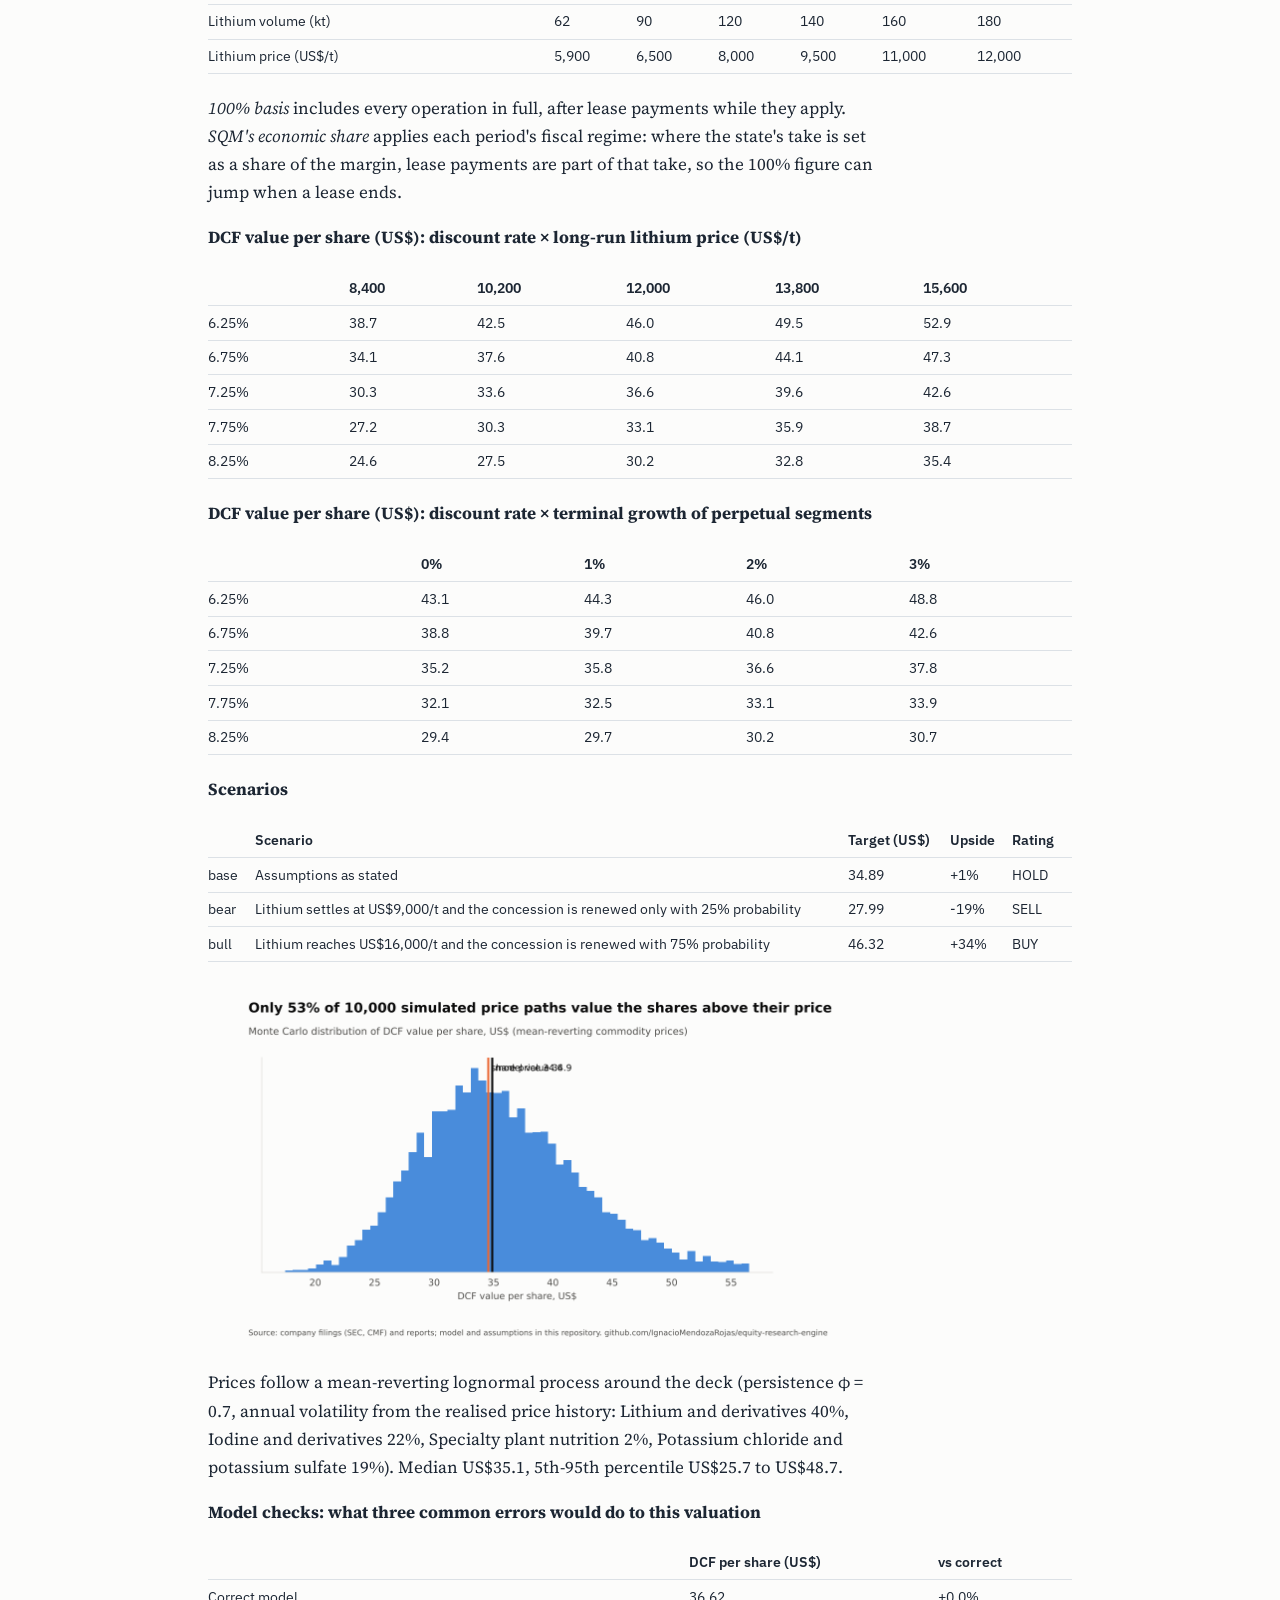
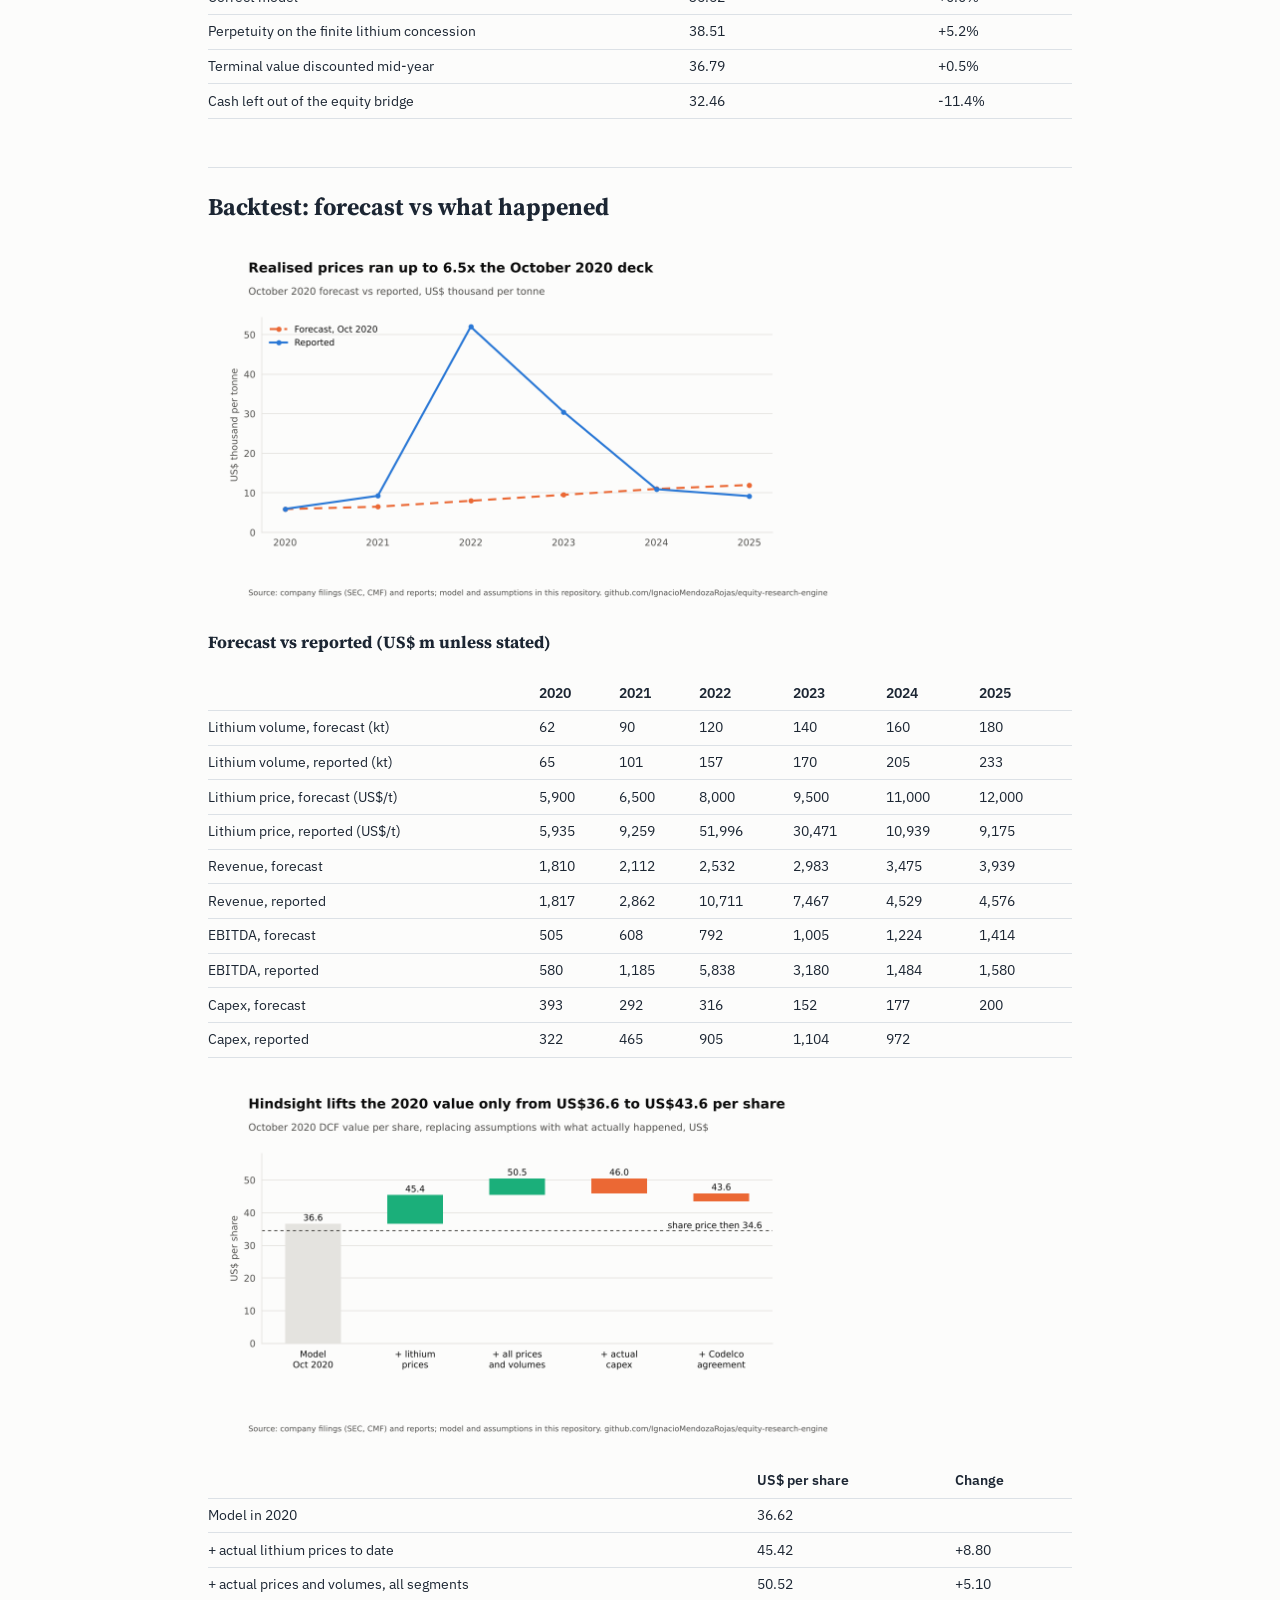
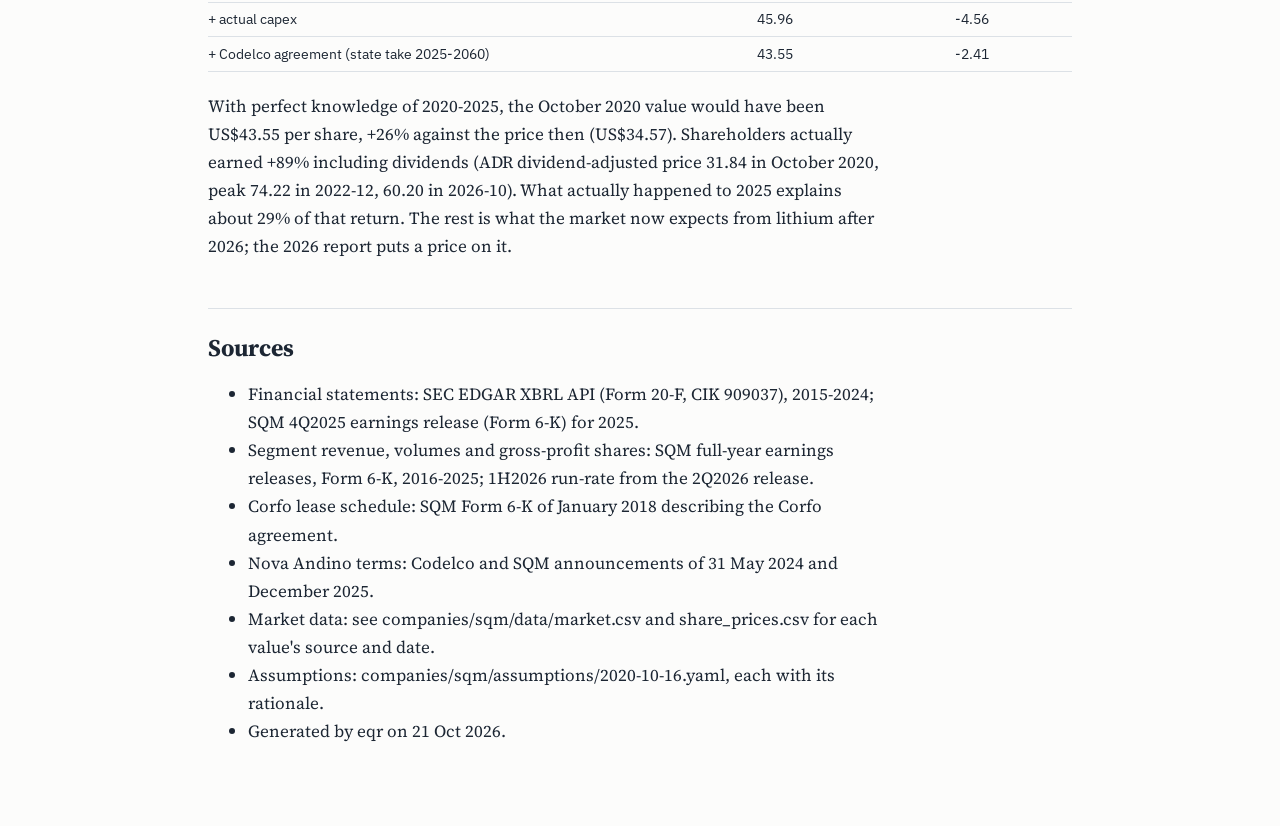
==== commit f86afe41: "Page by competency: where I use it, what I rebuilt, what it found Six competency blocks with each re" ====
--- a/research/sqm/2020-10-16.html
+++ b/research/sqm/2020-10-16.html
@@ -590,7 +590,7 @@
 <li>Nova Andino terms: Codelco and SQM announcements of 31 May 2024 and December 2025.</li>
 <li>Market data: see companies/sqm/data/market.csv and share_prices.csv for each value's source and date.</li>
 <li>Assumptions: companies/sqm/assumptions/2020-10-16.yaml, each with its rationale.</li>
-<li>Generated by eqr on 19 Oct 2026.</li>
+<li>Generated by eqr on 21 Oct 2026.</li>
 </ul>
 </main>
 </body>
--- a/assets/style.css
+++ b/assets/style.css
@@ -107,3 +107,5 @@
   .cv td:first-child { width: 6.5rem; }
 }
 .report > p, .report > ul, .report > ol, .report > blockquote, .report li { max-width: 42rem; }
+.finding > .project:first-child { margin: 0 0 0.75rem; font-weight: 600; }
+.finding em { font-style: normal; font-family: var(--sans); font-size: 0.92em; color: var(--muted); }
